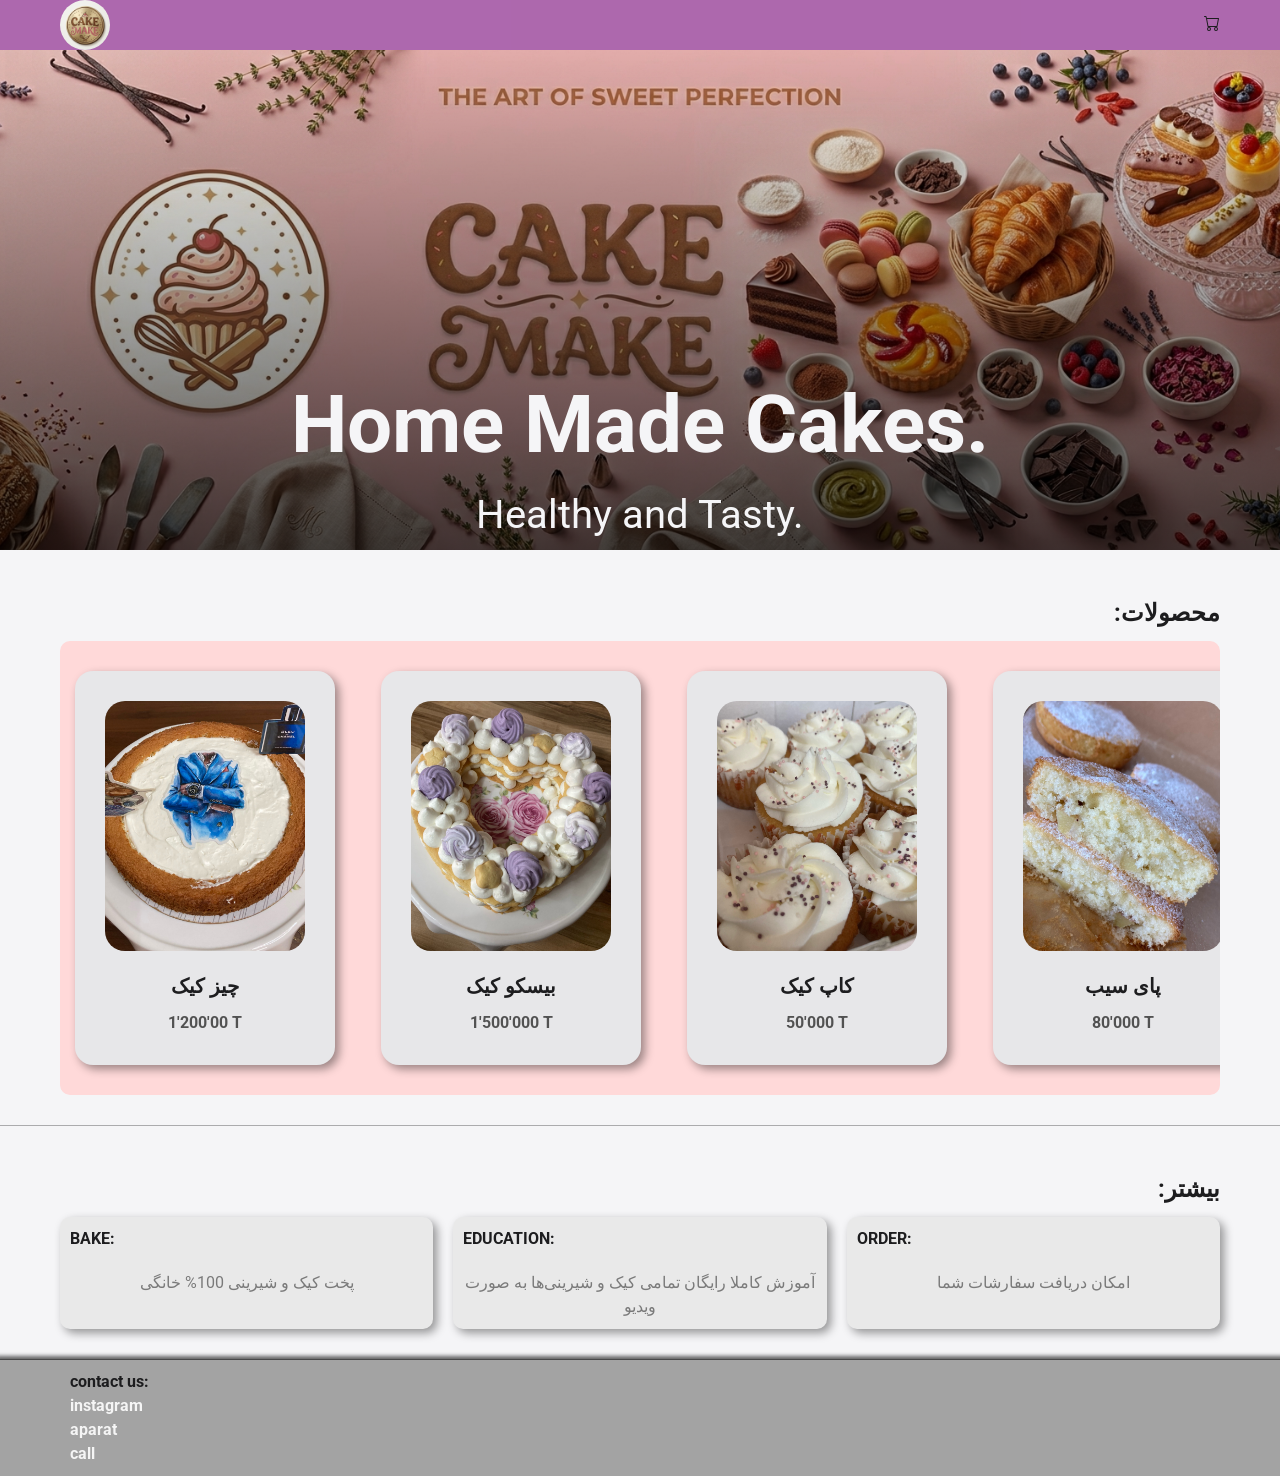
==== index.html @ 33db73db "Add files via upload" ====
<!DOCTYPE html>
<html lang="en">
<head>
    <meta charset="UTF-8">
    <meta name="viewport" content="width=device-width, initial-scale=1.0">
    <title>CAKE MAKE</title>
    <link rel="stylesheet" href="style.css">
</head>
<body>

    <header>
        <div class="container-wrapper">
            <div class="header-inner">
                <div class="logo"><img src="./logo.png" alt=""></div>
                <nav class="nav-links">
                    <a href="#"></a>
                    <a href="#"></a>
                    <a href="#"></a>
                </nav>
                <div class="shopping-cart">
                    <svg xmlns="http://www.w3.org/2000/svg" width="16" height="16" fill="currentColor" class="bi bi-cart" viewBox="0 0 16 16">
                        <path d="M0 1.5A.5.5 0 0 1 .5 1H2a.5.5 0 0 1 .485.379L2.89 3H14.5a.5.5 0 0 1 .491.592l-1.5 8A.5.5 0 0 1 13 12H4a.5.5 0 0 1-.491-.408L2.01 3.607 1.61 2H.5a.5.5 0 0 1-.5-.5M3.102 4l1.313 7h8.17l1.313-7zM5 12a2 2 0 1 0 0 4 2 2 0 0 0 0-4m7 0a2 2 0 1 0 0 4 2 2 0 0 0 0-4m-7 1a1 1 0 1 1 0 2 1 1 0 0 1 0-2m7 0a1 1 0 1 1 0 2 1 1 0 0 1 0-2"/>
                    </svg>
                </div>
            </div>
        </div>
    </header>

    <section class="main-banner">
        <div class="container-wrapper">
            <div class="banner-content">
                <h2>Home Made Cakes.</h2>
                <p>Healthy and Tasty.</p>
            </div>
        </div>
    </section>

    <section class="content-section">
        <div class="container-wrapper">
            <h2 class="section-title">:محصولات</h2>
            <div class="product-slider">
                <a href="cheez-cake/index.html" class="card-link">
                    <div class="product-card">
                        <img src="cakes-pic/cheez-cake.jpg" alt="">
                        <span class="product-name">چیز کیک</span>
                        <span class="product-price">1'200'00 T</span>
                    </div>
                </a>
                <a href="bisco-cake/index.html" class="card-link">
                    <div class="product-card">
                        <img src="cakes-pic/bisco-cake.jpg" alt="">
                        <span class="product-name">بیسکو کیک</span>
                        <span class="product-price">1'500'000 T</span>
                    </div>
                </a>
                <a href="cup-cake/index.html" class="card-link">
                    <div class="product-card">
                        <img src="cakes-pic/cup-cake.jpg" alt="">
                        <span class="product-name">کاپ کیک</span>
                        <span class="product-price">50'000 T</span>
                    </div>
                </a>
                <a href="pai-cake/index.html" class="card-link">
                    <div class="product-card">
                        <img src="cakes-pic/pai.jpg" alt="">
                        <span class="product-name">پای سیب</span>
                        <span class="product-price">80'000 T</span>
                    </div>
                </a>
                <a href="baghlava/index.html" class="card-link">
                    <div class="product-card">
                        <img src="cakes-pic/baghlava.jpg" alt="">
                        <span class="product-name">باقلوا</span>
                        <span class="product-price">800'000 T</span>
                    </div>
                </a>
                <a href="cookie/index.html" class="card-link">
                    <div class="product-card">
                        <img src="cakes-pic/cookie.jpeg" alt="">
                        <span class="product-name">کوکی</span>
                        <span class="product-price">100'000 T</span>
                    </div>
                </a>
            </div>
        </div>
    </section>

    <section class="content-section">
        <div class="container-wrapper">
            <h2 class="section-title">:بیشتر</h2>
            <div class="more">
                <div class="boxes">
                    <h4 class="title-box">BAKE:</h4>
                    <p class="text-box">پخت کیک و شیرینی 100% خانگی</p>
                    <div class="more-img">
                        <img src="https://encrypted-tbn0.gstatic.com/images?q=tbn:ANd9GcScqa83idt4Gwzym9YCKgyPXGr_cPuZdxVJLtY1UEafDXRMNFsWZxxWZD-f&s=10" alt="">
                    </div>
                </div>
                <div class="boxes">
                    <h4 class="title-box">EDUCATION:</h4>
                    <p class="text-box">آموزش کاملا رایگان تمامی کیک و شیرینی‌ها به صورت ویدیو</p>
                    <div class="more-img">
                        <img src="https://encrypted-tbn0.gstatic.com/images?q=tbn:ANd9GcSC2j_tjJ5_swKE6jUMiHdYjvt-MhhkgOCeErBBxSKE8G5ei6WAsGQZW38&s=10" alt="">
                    </div>
                </div>
                <div class="boxes">
                    <h4 class="title-box">ORDER:</h4>
                    <p class="text-box">امکان دریافت سفارشات شما</p>
                    <div class="more-img">
                        <img src="https://encrypted-tbn0.gstatic.com/images?q=tbn:ANd9GcSdLeEqowfbSN055ds2jkVAn-YxJFerEQqD7IPJEUo05Q&s=10" alt="">
                    </div>
                </div>
            </div>
        </div>
    </section>

    <footer>
        <div class="container-wrapper">
            <div class="footer-content">
                <div class="footer-col">
                    <h4 class="footer-title">contact us:</h4>
                    <div class="footer-links">
                        <ul>
                            <li><a href="https://www.instagram.com/cacke.make?igsh=NDNjbWJwN3RweDhm">instagram</a></li>
                            <li><a href="https://www.aparat.com/Cackemake?utm_source=ig&utm_medium=social&utm_content=link_in_bio&fbclid=PAZXh0bgNhZW0CMTEAc3J0YwZhcHBfaWQPNTY3MDY3MzQzMzUyNDI3AAGn9A8Ttc7AuEJ_TeXVIoz0UhfHdNYWmjzxfyJHQQUps1NFVdp4ZtRprA3IJQc_aem_tAgABqXG63o11sxoGIoB8Q">aparat</a></li>
                            <li><a href="call-page-css/index.html">call</a></li>
                        </ul>
                    </div>
                </div>
            </div>
        </div>
    </footer>
    
</body>
</html>
---- style.css ----
@import url('https://fonts.googleapis.com/css2?family=Roboto:ital,wght@0,100..900;1,100..900&family=Vazirmatn:wght@100..900&display=swap');

*{
    margin: 0;
    padding: 0;
    font-family: Roboto;
    box-sizing: border-box;
}

body{
    background-color: #f5f5f7;
    color: #1d1d1f;
    line-height: 1.5;
    overflow-x: hidden;
}

a{
    text-decoration: none;
    color: whitesmoke;
    font-weight: bold;
}

header{
    background-color: rgba(143, 46, 143, 0.705);
    height: 50px;
    position: sticky;
    top: 0;
    z-index: 1000;
    font-size: 12px;
    display: flex;
    align-items: center;
}

.container-wrapper{
    width: 100%;
    max-width: 1200px;
    padding: 0 20px;
    margin: 0 auto;
}

.header-inner{
    display: flex;
    align-items: center;
    justify-content: space-between;
    width: 100%;
}

.logo img{
    display: flex;
    align-items: center;
    width: 50px;
    border-radius: 50%;
}

.shopping-cart:hover{
    cursor: pointer;
    font-size: bold;
}

.main-banner{
    width: 100%;
    height: 175px;
    background-image: url(./banner.png);
    background-size: cover;
    background-position: center;
    display: flex;
    flex-direction: column;
    justify-content: flex-end;
    padding-bottom: 5px;
    text-align: center;
    color: #f5f5f7;
    position: relative;
}

.main-banner::before{
    content: "";
    position: absolute;
    top: 0;
    left: 0;
    right: 0;
    bottom: 0;
    background: linear-gradient(to top, rgba(0,0,0,0.7),transparent);
    z-index: 1;
}

.banner-content{
    position: relative;
    z-index: 2;
}

.section-title{
    display: flex;
    justify-content: flex-end;
    margin-bottom: 10px;
}

.content-section{
    margin-top: 15px;
    border-bottom: 1px solid rgba(0, 0, 0, 0.3);
    padding: 30px 0;
}

.product-slider{
    background-color: #ffd9d9;
    border-radius: 10px;
    display: flex;
    overflow-x: auto;
    gap: 20px;
    padding: 10px 2px;
    scrollbar-width: none;
}

.product-card{
    min-width: 260px;
    background-color: #e7e7e9;
    border-radius: 18px;
    padding: 30px;
    margin: 20px 13px;
    display: flex;
    flex-direction: column;
    align-items: center;
    overflow: hidden;
    box-shadow: 4px 4px 10px rgba(0, 0, 0, 0.4);
}

.product-card img{
    width: 100%;
    height: 250px;
    border-radius: 20px;
    object-fit: cover;
    display: block;
}

.product-name{
    padding-top: 20px;
    margin-bottom: 10px;
    font-size: 20px;
    font-weight: bold;
}

.product-price{
    color: #525252;
}

.card-link{
    display: block;
    width: 300px;
    color: inherit;
}

.more{
    display: grid;
    grid-template-columns: 1fr;
    gap: 20px;
}

.title-box{
    padding: 10px;
}

.text-box{
    text-align: center ;
    padding: 10px;
    color: #7a7a7a;
}

.boxes{
    background-color: rgb(233, 233, 233);
    border-radius: 10px;
    overflow: hidden;
    box-shadow: 4px 4px 10px rgba(0, 0, 0, 0.4);
}

.more-img{
    display: flex;
    flex-direction: center;
    justify-content: center;
}

.more-img img{
    max-width: 500px;
}

footer{
    background-color: #a3a3a3;
    box-shadow: 4px 4px 4px 8px rgba(0, 0, 0, 0.6);
}

.footer-col{
    padding: 10px;
}

ul li{
    list-style: none;
}


/* 
===========================================================
MEDIA QUERIES
===========================================================
*/

@media screen and (min-width: 768px) {
    .main-banner{
        height: 500px;
        background-image: url(./banner-2.png);
    }
    
    .banner-content h2{
        font-size: 80px;
    }

    .banner-content p{
        font-size: 40px;
    }

    .more{
        grid-template-columns: repeat(2, 1fr);
    }
}

@media screen and (min-width: 1024px) {
    .main-banner{
        height: 500px;
    }

    .more{
        grid-template-columns: repeat(3, 1fr);
    }
}
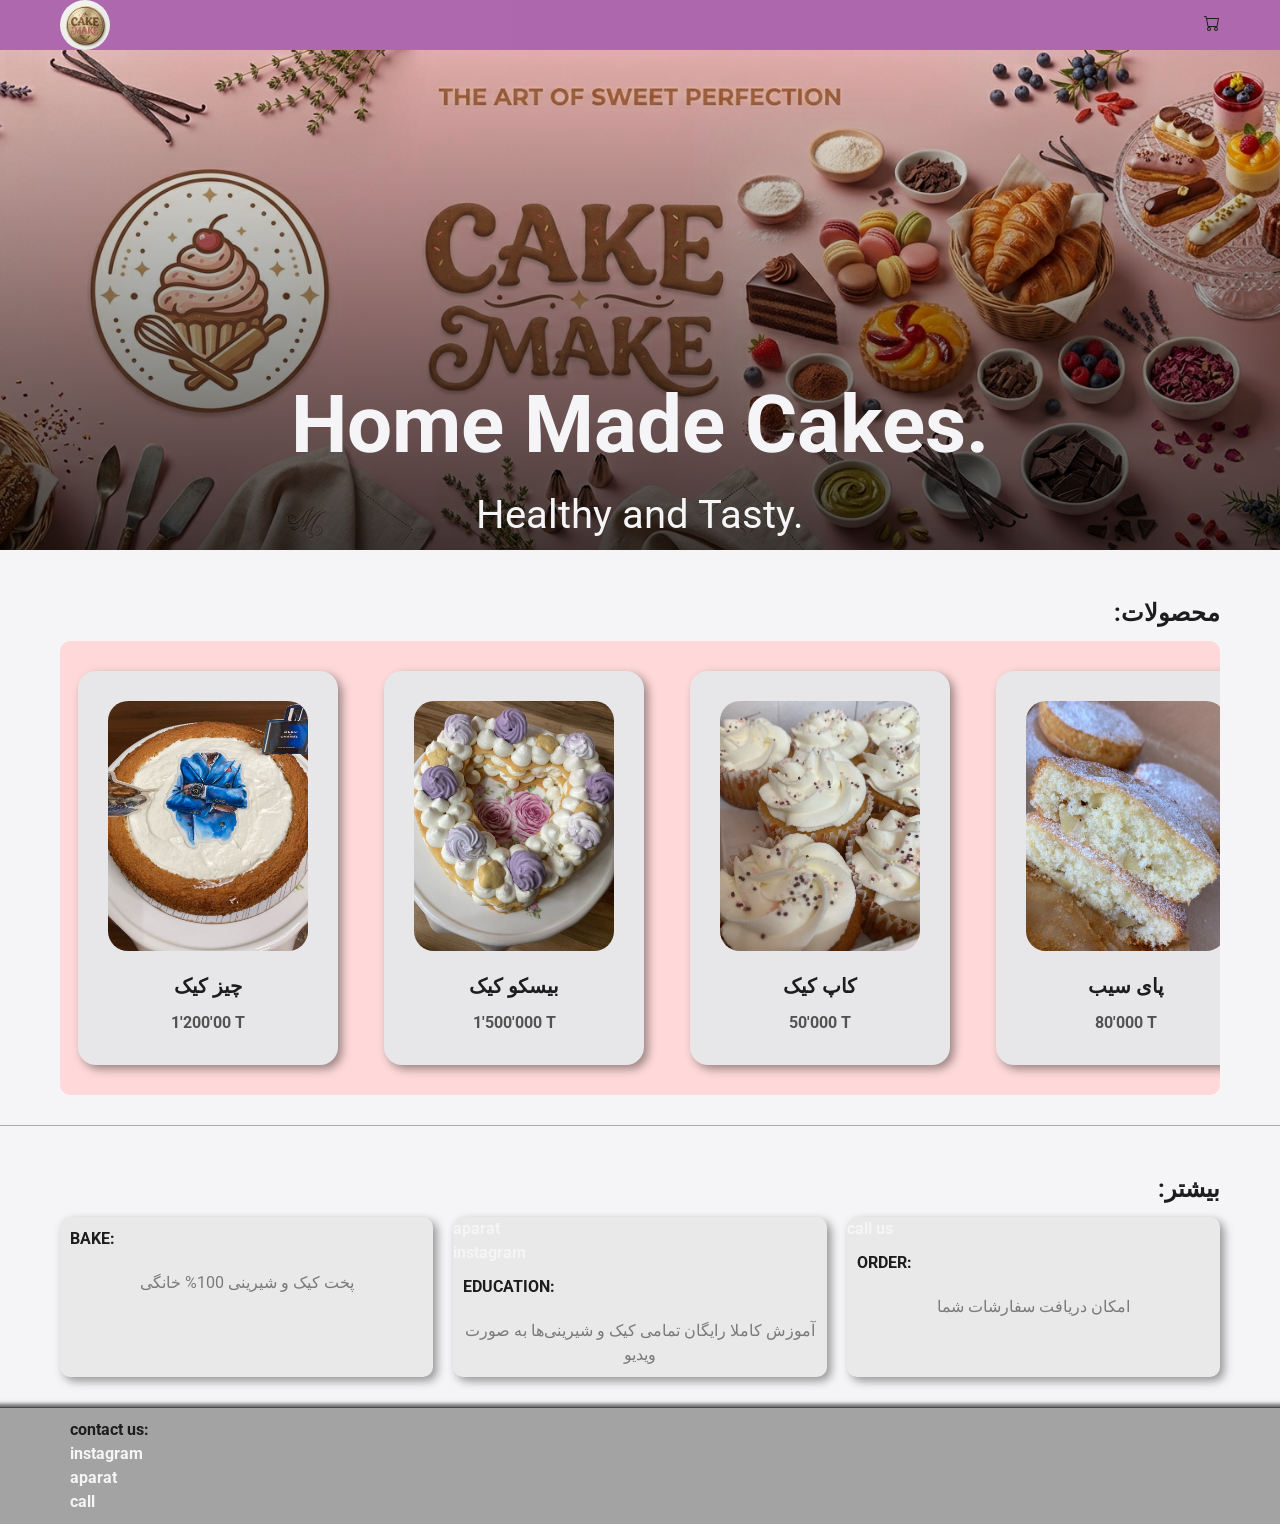
==== commit 153c7d52: "Update index.html" ====
--- a/index.html
+++ b/index.html
@@ -96,14 +96,25 @@
                         <img src="https://encrypted-tbn0.gstatic.com/images?q=tbn:ANd9GcScqa83idt4Gwzym9YCKgyPXGr_cPuZdxVJLtY1UEafDXRMNFsWZxxWZD-f&s=10" alt="">
                     </div>
                 </div>
-                <div class="boxes">
+                <div class="boxes contact-box">
+                    <div class="edu-overlay">
+                        <ul>
+                            <li><a href="https://www.aparat.com/Cackemake?utm_source=ig&utm_medium=social&utm_content=link_in_bio&fbclid=PAZXh0bgNhZW0CMTEAc3J0YwZhcHBfaWQPNTY3MDY3MzQzMzUyNDI3AAGn9A8Ttc7AuEJ_TeXVIoz0UhfHdNYWmjzxfyJHQQUps1NFVdp4ZtRprA3IJQc_aem_tAgABqXG63o11sxoGIoB8Q">aparat</a></li>
+                            <li><a href="https://www.instagram.com/cacke.make?igsh=NDNjbWJwN3RweDhm">instagram</a></li>
+                        </ul>
+                    </div>
                     <h4 class="title-box">EDUCATION:</h4>
                     <p class="text-box">آموزش کاملا رایگان تمامی کیک و شیرینی‌ها به صورت ویدیو</p>
                     <div class="more-img">
                         <img src="https://encrypted-tbn0.gstatic.com/images?q=tbn:ANd9GcSC2j_tjJ5_swKE6jUMiHdYjvt-MhhkgOCeErBBxSKE8G5ei6WAsGQZW38&s=10" alt="">
                     </div>
                 </div>
-                <div class="boxes">
+                <div class="boxes contact-box">
+                    <div class="edu-overlay">
+                        <ul>
+                            <li><a href="call-page-css/index.html">call us</a></li>
+                        </ul>
+                    </div>
                     <h4 class="title-box">ORDER:</h4>
                     <p class="text-box">امکان دریافت سفارشات شما</p>
                     <div class="more-img">
@@ -132,4 +143,4 @@
     </footer>
     
 </body>
-</html>+</html>
--- a/style.css
+++ b/style.css
@@ -106,7 +106,7 @@
     display: flex;
     overflow-x: auto;
     gap: 20px;
-    padding: 10px 2px;
+    padding: 10px 5px;
     scrollbar-width: none;
 }
 
@@ -228,4 +228,4 @@
     .more{
         grid-template-columns: repeat(3, 1fr);
     }
-}+}
